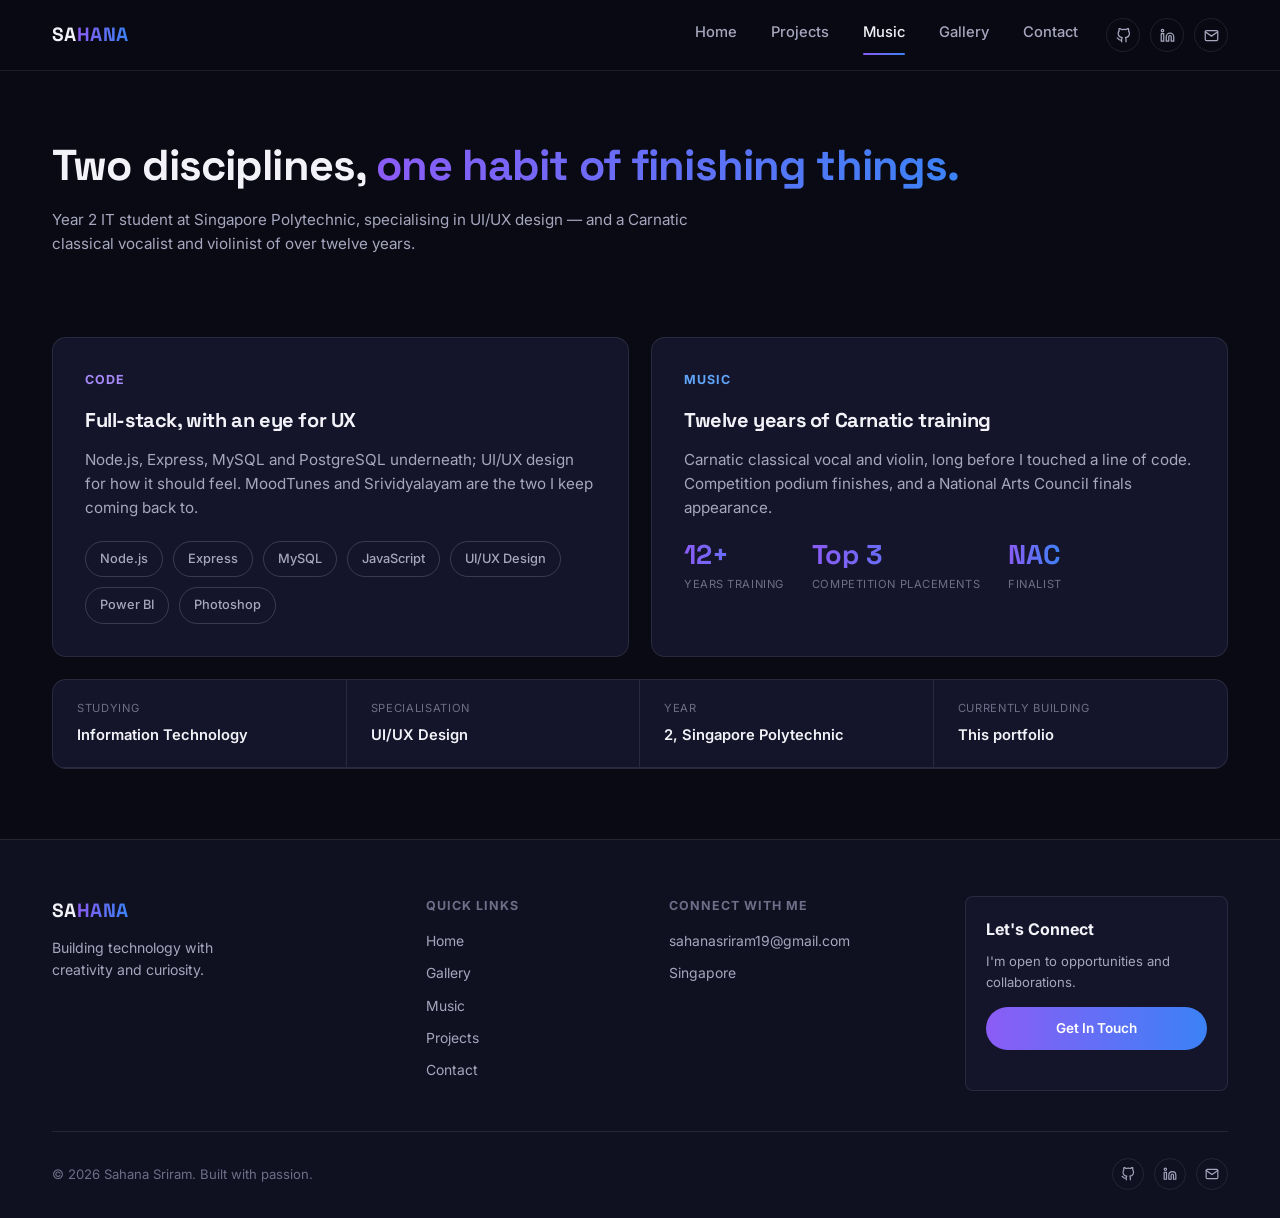
==== about.html @ 885fae1a "project current state" ====
<!DOCTYPE html>
<html lang="en">
<head>
<meta charset="UTF-8">
<meta name="viewport" content="width=device-width, initial-scale=1.0">
<title>Music — Sahana Sriram</title>
<meta name="description" content="Sahana Sriram — IT student specialising in UI/UX design, and a Carnatic classical vocalist and violinist of over twelve years.">
<link rel="preconnect" href="https://fonts.googleapis.com">
<link href="https://fonts.googleapis.com/css2?family=Space+Grotesk:wght@500;600;700&family=Inter:wght@400;500;600;700&display=swap" rel="stylesheet">
<link rel="stylesheet" href="css/style.css">
</head>
<body>

<div id="navbar-placeholder"></div>

<section class="page-head reveal">
  <div class="wrap">
    <h1>Two disciplines, <span class="grad-text">one habit of finishing things.</span></h1>
    <p class="section-sub" style="max-width:640px;">Year 2 IT student at Singapore Polytechnic, specialising in UI/UX design — and a Carnatic classical vocalist and violinist of over twelve years.</p>
  </div>
</section>

<section class="section reveal">
  <div class="wrap">
    <div class="duality-grid">
      <div class="duality-card code">
        <div class="duality-label">Code</div>
        <h3>Full-stack, with an eye for UX</h3>
        <p>Node.js, Express, MySQL and PostgreSQL underneath; UI/UX design for how it should feel. MoodTunes and Srividyalayam are the two I keep coming back to.</p>
        <div class="stack-tags">
          <span class="tag">Node.js</span>
          <span class="tag">Express</span>
          <span class="tag">MySQL</span>
          <span class="tag">JavaScript</span>
          <span class="tag">UI/UX Design</span>
          <span class="tag">Power BI</span>
          <span class="tag">Photoshop</span>
        </div>
      </div>
      <div class="duality-card music">
        <div class="duality-label">Music</div>
        <h3>Twelve years of Carnatic training</h3>
        <p>Carnatic classical vocal and violin, long before I touched a line of code. Competition podium finishes, and a National Arts Council finals appearance.</p>
        <div class="stat-row">
          <div class="stat"><span class="num">12+</span><span class="label">Years training</span></div>
          <div class="stat"><span class="num">Top 3</span><span class="label">Competition placements</span></div>
          <div class="stat"><span class="num">NAC</span><span class="label">Finalist</span></div>
        </div>
      </div>
    </div>

    <div class="fact-strip">
      <div class="fact-item"><div class="k">Studying</div><div class="v">Information Technology</div></div>
      <div class="fact-item"><div class="k">Specialisation</div><div class="v">UI/UX Design</div></div>
      <div class="fact-item"><div class="k">Year</div><div class="v">2, Singapore Polytechnic</div></div>
      <div class="fact-item"><div class="k">Currently building</div><div class="v">This portfolio</div></div>
    </div>
  </div>
</section>

<footer>
  <div class="wrap">
    <div class="footer-grid">
      <div class="footer-brand">
        <a class="logo" href="index.html"><span class="a">SA</span><span class="b">HANA</span></a>
        <p>Building technology with creativity and curiosity.</p>
      </div>
      <div class="footer-col">
        <h4>Quick Links</h4>
        <a href="index.html">Home</a>
        <a href="gallery.html">Gallery</a>
        <a href="about.html">Music</a>
        <a href="work.html">Projects</a>
        <a href="index.html#contact">Contact</a>
      </div>
      <div class="footer-col">
        <h4>Connect With Me</h4>
        <span>sahanasriram19@gmail.com</span>
        <span>Singapore</span>
      </div>
      <div class="footer-cta">
        <h4 style="margin-bottom:8px;">Let's Connect</h4>
        <p>I'm open to opportunities and collaborations.</p>
        <a href="mailto:sahanasriram19@gmail.com" class="btn btn-primary">Get In Touch</a>
      </div>
    </div>
    <div class="footer-bottom">
      <span>© 2026 Sahana Sriram. Built with passion.</span>
      <div class="footer-social">
        <a href="https://github.com/sahanasriram19" target="_blank" rel="noopener" aria-label="GitHub"><svg viewBox="0 0 24 24" fill="none" stroke-width="2" stroke-linecap="round" stroke-linejoin="round"><path d="M9 19c-5 1.5-5-2.5-7-3m14 6v-3.87a3.37 3.37 0 0 0-.94-2.61c3.14-.35 6.44-1.54 6.44-7A5.44 5.44 0 0 0 20 4.77 5.07 5.07 0 0 0 19.91 1S18.73.65 16 2.48a13.38 13.38 0 0 0-7 0C6.27.65 5.09 1 5.09 1A5.07 5.07 0 0 0 5 4.77a5.44 5.44 0 0 0-1.5 3.78c0 5.42 3.3 6.61 6.44 7A3.37 3.37 0 0 0 9 18.13V22"/></svg></a>
        <a href="https://www.linkedin.com/in/sahanasriram19" target="_blank" rel="noopener" aria-label="LinkedIn"><svg viewBox="0 0 24 24" fill="none" stroke-width="2" stroke-linecap="round" stroke-linejoin="round"><path d="M16 8a6 6 0 0 1 6 6v7h-4v-7a2 2 0 0 0-2-2 2 2 0 0 0-2 2v7h-4v-7a6 6 0 0 1 6-6z"/><rect x="2" y="9" width="4" height="12"/><circle cx="4" cy="4" r="2"/></svg></a>
        <a href="mailto:sahanasriram19@gmail.com" aria-label="Email"><svg viewBox="0 0 24 24" fill="none" stroke-width="2" stroke-linecap="round" stroke-linejoin="round"><path d="m22 6-10 7L2 6"/><rect x="2" y="4" width="20" height="16" rx="2"/></svg></a>
      </div>
    </div>
  </div>
</footer>

<button class="to-top" aria-label="Back to top">↑</button>
<script src="js/script.js"></script>
</body>
</html>
---- css/style.css ----
/* ============================================
   Sahana Sriram — Portfolio (dark theme)
   ============================================ */

:root{
  --bg:#0A0A14;
  --bg-soft:#0F1020;
  --surface:#14152A;
  --surface-2:#191A38;
  --border:rgba(255,255,255,0.09);
  --border-strong:rgba(255,255,255,0.16);
  --text:#F3F2F8;
  --text-soft:#A6A6BE;
  --text-mute:#6E6E88;
  --purple:#8B5CF6;
  --purple-soft:#A78BFA;
  --blue:#3B82F6;
  --rose:#F43F87;
  --rose-soft:#FB7BA8;
  --grad:linear-gradient(90deg,#8B5CF6 0%,#3B82F6 100%);
  --radius:14px;
  --radius-sm:8px;
}

*{margin:0;padding:0;box-sizing:border-box;}
html{scroll-behavior:smooth;}
body{
  background:var(--bg);
  color:var(--text);
  font-family:'Inter',sans-serif;
  line-height:1.6;
  overflow-x:hidden;
}
h1,h2,h3,.display{
  font-family:'Space Grotesk',sans-serif;
  letter-spacing:-0.02em;
}
a{color:inherit;text-decoration:none;}
img{max-width:100%;display:block;}
.wrap{max-width:1240px;margin:0 auto;padding:0 32px;}
.grad-text{background:var(--grad);-webkit-background-clip:text;background-clip:text;color:transparent;}

/* ---------- About/Music: duality cards, stats, facts ---------- */
.duality-grid{display:grid;grid-template-columns:1fr 1fr;gap:22px;margin-bottom:22px;}
.duality-card{background:var(--surface);border:1px solid var(--border);border-radius:var(--radius);padding:32px;}
.duality-label{font-size:0.78rem;font-weight:700;text-transform:uppercase;letter-spacing:0.08em;margin-bottom:14px;color:var(--purple-soft);}
.duality-card.music .duality-label{color:#60A5FA;}
.duality-card h3{font-size:1.25rem;font-weight:700;margin-bottom:12px;}
.duality-card p{color:var(--text-soft);font-size:0.95rem;margin-bottom:20px;line-height:1.6;}
.stat-row{display:flex;gap:28px;flex-wrap:wrap;}
.stat{display:flex;flex-direction:column;}
.stat .num{font-family:'Space Grotesk',sans-serif;font-weight:700;font-size:1.7rem;background:var(--grad);-webkit-background-clip:text;background-clip:text;color:transparent;line-height:1;}
.stat .label{font-size:0.7rem;color:var(--text-mute);text-transform:uppercase;letter-spacing:0.05em;margin-top:8px;}
.fact-strip{display:flex;flex-wrap:wrap;border:1px solid var(--border);border-radius:var(--radius);overflow:hidden;background:var(--surface);}
.fact-item{flex:1 1 200px;padding:20px 24px;border-right:1px solid var(--border);border-bottom:1px solid var(--border);}
.fact-item:last-child{border-right:none;}
.fact-item .k{font-size:0.7rem;text-transform:uppercase;letter-spacing:0.06em;color:var(--text-mute);margin-bottom:6px;}
.fact-item .v{font-weight:600;font-size:0.92rem;}
.tag{padding:7px 14px;border:1px solid var(--border-strong);border-radius:999px;font-size:0.8rem;font-weight:500;color:var(--text-soft);}
.stack-tags{display:flex;flex-wrap:wrap;gap:10px;margin-top:4px;}
.btn-sm{padding:9px 18px;font-size:0.78rem;}
.project-card .body .project-links{display:flex;gap:10px;margin-top:auto;padding-top:16px;flex-wrap:wrap;}

@media (max-width:760px){
  .duality-grid{grid-template-columns:1fr;}
  .fact-item{flex:1 1 50%;}
}

/* ---------- Nav ---------- */
nav{
  position:sticky;top:0;z-index:50;
  background:rgba(10,10,20,0.75);
  backdrop-filter:blur(14px);
  border-bottom:1px solid var(--border);
}
nav .wrap{
  display:flex;align-items:center;justify-content:space-between;
  padding:18px 32px;
}
.logo{font-family:'Space Grotesk',sans-serif;font-weight:700;font-size:1.2rem;letter-spacing:0.02em;}
.logo .a{color:var(--text);}
.logo .b{background:var(--grad);-webkit-background-clip:text;background-clip:text;color:transparent;}
.navlinks{display:flex;gap:34px;font-size:0.92rem;font-weight:500;align-items:center;}
.navlinks a{color:var(--text-soft);transition:color 0.2s;position:relative;padding-bottom:4px;}
.navlinks a:hover{
  background:var(--grad);
  -webkit-background-clip:text;
  background-clip:text;
  color:transparent;
}
.navlinks a.active{color:var(--text);}
.navlinks a.active:hover{
  background:var(--grad);
  -webkit-background-clip:text;
  background-clip:text;
  color:transparent;
}
.navlinks a.active::after{
  content:"";position:absolute;left:0;right:0;bottom:-6px;height:2px;
  background:var(--grad);border-radius:2px;
}
.nav-social{display:flex;gap:10px;align-items:center;}
.nav-social a{
  width:34px;height:34px;border-radius:50%;
  border:1px solid var(--border);
  display:flex;align-items:center;justify-content:center;
  transition:border-color 0.2s, background 0.2s;
}
.nav-social a:hover{border-color:var(--purple-soft);background:rgba(139,92,246,0.1);}
.nav-social svg{width:15px;height:15px;stroke:var(--text-soft);}
.nav-social a:hover svg{stroke:var(--text);}
.nav-right{display:flex;align-items:center;gap:28px;}

.nav-toggle{
  display:none;
  width:38px;height:38px;
  border:1px solid var(--border);
  border-radius:8px;
  background:transparent;
  align-items:center;justify-content:center;
  cursor:pointer;
}
.nav-toggle span, .nav-toggle span::before, .nav-toggle span::after{
  content:"";display:block;width:16px;height:1.5px;background:var(--text);
  position:relative;transition:transform 0.2s ease, opacity 0.2s ease;
}
.nav-toggle span::before{position:absolute;top:-5px;}
.nav-toggle span::after{position:absolute;top:5px;}
.nav-toggle.open span{background:transparent;}
.nav-toggle.open span::before{transform:translateY(5px) rotate(45deg);}
.nav-toggle.open span::after{transform:translateY(-5px) rotate(-45deg);}

/* ---------- Buttons ---------- */
.btn{
  display:inline-flex;align-items:center;gap:8px;
  padding:13px 26px;
  border-radius:999px;
  font-weight:600;font-size:0.92rem;
  transition:transform 0.2s ease, box-shadow 0.2s ease, background 0.2s ease;
  cursor:pointer;
}
.btn-primary{background:var(--grad);color:#fff;border:none;}
.btn-primary:hover{transform:translateY(-2px);box-shadow:0 10px 26px rgba(139,92,246,0.35);}
.btn-ghost{border:1.5px solid var(--border-strong);background:rgba(255,255,255,0.02);color:var(--text);}
.btn-ghost:hover{border-color:var(--purple-soft);background:rgba(139,92,246,0.08);transform:translateY(-2px);}

/* ---------- Hero ---------- */
.hero{position:relative;padding:70px 0 30px;overflow:hidden;}
.hero-grid{display:grid;grid-template-columns:1.05fr 0.85fr 0.8fr;gap:32px;align-items:center;position:relative;z-index:2;}
.hero-eyebrow{font-size:1.15rem;color:var(--text-soft);margin-bottom:6px;}
.hero h1{font-size:clamp(2.6rem,5.2vw,4rem);font-weight:700;line-height:1.02;margin-bottom:10px;}
.hero-role{font-size:1.2rem;font-weight:600;margin-bottom:20px;}
.hero-role .a{color:var(--text);}
.hero-role .b{background:var(--grad);-webkit-background-clip:text;background-clip:text;color:transparent;}
.hero p.desc{color:var(--text-soft);font-size:1rem;max-width:520px;margin-bottom:30px;line-height:1.7;}
.hero .btn-row{display:flex;gap:14px;flex-wrap:wrap;}

.hero-photo-wrap{position:relative;display:flex;align-items:center;justify-content:center;min-height:340px;}
.hero-bg-deco{position:absolute;inset:-20% -10%;z-index:0;pointer-events:none;opacity:0.55;}
.hero-photo-ring{
  position:relative;z-index:2;
  width:280px;height:280px;border-radius:50%;
  background:var(--grad);
  padding:4px;
  box-shadow:0 0 60px rgba(139,92,246,0.35), 0 0 100px rgba(59,130,246,0.2);
}
.hero-photo-ring .ring-inner{
  width:100%;height:100%;border-radius:50%;
  background:var(--bg);padding:5px;
}
.hero-photo-ring img{width:100%;height:100%;border-radius:50%;object-fit:cover;}

/* ---------- Info cards ---------- */
.info-cards{display:flex;flex-direction:column;gap:14px;position:relative;z-index:2;}
.info-card{
  display:flex;align-items:flex-start;gap:14px;
  padding:16px 18px;
  background:linear-gradient(155deg, rgba(139,92,246,0.16), var(--surface) 60%);
  border:1px solid rgba(139,92,246,0.22);
  border-radius:var(--radius-sm);
  transition:border-color 0.2s, transform 0.2s;
}
.info-card:hover{border-color:var(--purple-soft);transform:translateY(-2px);}
.info-icon{
  flex-shrink:0;width:38px;height:38px;border-radius:9px;
  background:rgba(139,92,246,0.18);
  display:flex;align-items:center;justify-content:center;
}
.info-icon svg{width:18px;height:18px;stroke:var(--purple-soft);}
.info-card h3{font-size:0.95rem;font-weight:600;margin-bottom:3px;}
.info-card p{font-size:0.8rem;color:var(--text-soft);line-height:1.5;}

/* ---------- Section headers ---------- */
.section{padding:70px 0;}
.section.alt-bg{background:var(--bg-soft);border-top:1px solid var(--border);border-bottom:1px solid var(--border);}
.section-head{
  display:flex;justify-content:space-between;align-items:flex-end;
  margin-bottom:36px;flex-wrap:wrap;gap:16px;
}
.section-head-left{display:flex;align-items:center;gap:10px;}
.section-head-left .sec-icon{
  width:32px;height:32px;border-radius:8px;background:var(--surface-2);
  display:flex;align-items:center;justify-content:center;
}
.section-head-left .sec-icon svg{width:16px;height:16px;stroke:var(--purple-soft);}
.section-head h2{font-size:1.3rem;font-weight:700;letter-spacing:0.01em;}
.section-head .view-all{font-size:0.85rem;font-weight:600;color:var(--purple-soft);display:flex;align-items:center;gap:6px;}
.section-head .view-all:hover{color:var(--text);}
.section-sub{color:var(--text-soft);font-size:0.95rem;margin-top:4px;}
.page-head{padding:60px 0 10px;}
.page-head h1{font-size:clamp(2rem,4vw,2.7rem);font-weight:700;margin-bottom:8px;}

/* ---------- Project cards ---------- */
.project-grid{display:grid;grid-template-columns:repeat(3,1fr);gap:22px;}
.project-grid.two-col{grid-template-columns:repeat(2,1fr);}
.project-card{
  background:linear-gradient(155deg, rgba(244,63,135,0.13), var(--surface) 55%);
  border:1px solid rgba(244,63,135,0.20);
  border-radius:var(--radius);
  overflow:hidden;
  transition:transform 0.25s ease, border-color 0.25s ease;
  display:flex;
  flex-direction:column;
  height:100%;
}
.project-card:hover{transform:translateY(-4px);border-color:var(--rose);}
.project-thumb{
  aspect-ratio:16/10;
  position:relative;overflow:hidden;
  display:flex;align-items:center;justify-content:center;
}
.project-thumb.mt{background:linear-gradient(135deg,#312E81 0%,#3B82F6 100%);}
.project-thumb.sv{background:linear-gradient(135deg,#312E52 0%,#8B5CF6 100%);}
.project-thumb.mc{background:linear-gradient(135deg,#3F1220 0%,#B91C3C 100%);}
.thumb-sm.mt{background:linear-gradient(135deg,#312E81 0%,#3B82F6 100%);}
.thumb-sm.sv{background:linear-gradient(135deg,#312E52 0%,#8B5CF6 100%);}
.thumb-sm.mc{background:linear-gradient(135deg,#3F1220 0%,#B91C3C 100%);}
.project-thumb svg{width:44%;height:44%;opacity:0.85;}
.project-card .body{padding:20px 22px 22px;display:flex;flex-direction:column;flex:1;}
.project-card h3{font-size:1.05rem;font-weight:700;margin-bottom:8px;}
.project-card p{font-size:0.85rem;color:var(--text-soft);line-height:1.6;margin-bottom:16px;}
.tag-row{display:flex;flex-wrap:wrap;gap:8px;align-items:center;justify-content:space-between;}
.tag-chips{display:flex;flex-wrap:wrap;gap:6px;}
.tag-chip{
  font-size:0.7rem;font-weight:600;padding:4px 10px;border-radius:5px;
  background:var(--surface-2);color:var(--text-soft);
}
.project-arrow{
  width:30px;height:30px;border-radius:50%;border:1px solid var(--border-strong);
  display:flex;align-items:center;justify-content:center;flex-shrink:0;
  transition:background 0.2s, border-color 0.2s;
}
.project-card:hover .project-arrow{background:var(--grad);border-color:transparent;}
.project-arrow svg{width:13px;height:13px;stroke:var(--text-soft);}
.project-card:hover .project-arrow svg{stroke:#fff;}

.project-thumb .thumb-photo, .thumb-sm .thumb-photo{
  position:absolute;inset:0;width:100%;height:100%;object-fit:cover;z-index:1;
}

/* ---------- Compact project cards (Home / Gallery) ---------- */
.project-grid.compact{grid-template-columns:repeat(3,1fr);}
.project-card-sm{
  display:flex;
  background:linear-gradient(155deg, rgba(147,197,253,0.24), var(--surface-2) 60%);
  border:1px solid rgba(147,197,253,0.35);
  border-radius:var(--radius);
  overflow:hidden;
  transition:transform 0.25s ease, border-color 0.25s ease;
}
.project-card-sm:hover{transform:translateY(-3px);border-color:var(--blue);}
.thumb-sm{
  flex:0 0 38%;position:relative;overflow:hidden;
  display:flex;align-items:center;justify-content:center;
}
.thumb-sm svg{width:52%;height:52%;opacity:0.85;position:relative;z-index:0;}
.body-sm{flex:1;padding:14px 16px;display:flex;flex-direction:column;justify-content:space-between;min-width:0;}
.body-sm h3{font-size:0.9rem;font-weight:700;margin-bottom:4px;}
.body-sm p{
  font-size:0.74rem;color:var(--text-soft);line-height:1.45;margin-bottom:8px;
  display:-webkit-box;-webkit-line-clamp:3;-webkit-box-orient:vertical;overflow:hidden;line-clamp:3;
}
.tag-row-sm{display:flex;justify-content:space-between;align-items:center;gap:6px;}
.tag-chips-sm{display:flex;gap:4px;flex-wrap:wrap;}
.tag-chip-sm{font-size:0.6rem;font-weight:600;padding:2px 7px;border-radius:4px;background:var(--surface-2);color:var(--text-soft);}
.arrow-sm{
  width:24px;height:24px;border-radius:50%;border:1px solid var(--border-strong);
  display:flex;align-items:center;justify-content:center;flex-shrink:0;
  transition:background 0.2s, border-color 0.2s;
}
.arrow-sm svg{width:11px;height:11px;stroke:var(--text-soft);}
.project-card-sm:hover .arrow-sm{background:var(--grad);border-color:transparent;}
.project-card-sm:hover .arrow-sm svg{stroke:#fff;}

@media (max-width:900px){
  .project-grid.compact{grid-template-columns:1fr 1fr;}
}
@media (max-width:760px){
  .project-grid.compact{grid-template-columns:1fr;}
  .project-card-sm{flex-direction:column;}
  .thumb-sm{flex:0 0 140px;}
}
.filter-row{display:flex;gap:10px;flex-wrap:wrap;margin-bottom:36px;}
.filter-pill{
  padding:9px 20px;border-radius:999px;font-size:0.82rem;font-weight:600;
  border:1px solid var(--border-strong);color:var(--text-soft);
  cursor:pointer;transition:all 0.2s ease;background:transparent;
}
.filter-pill:hover{border-color:var(--purple-soft);color:var(--text);}
.filter-pill.active{background:var(--grad);border-color:transparent;color:#fff;}

.gallery-grid{
  display:grid;grid-template-columns:repeat(3,1fr);gap:18px;margin-bottom:80px;
}
.gallery-item{
  position:relative;border-radius:var(--radius);overflow:hidden;
  aspect-ratio:4/3;
  border:1px solid var(--border);
  transition:transform 0.3s ease;
}
.gallery-item:hover{transform:translateY(-3px);}
.gallery-item img{width:100%;height:100%;object-fit:cover;transition:transform 0.4s ease;}
.gallery-item:hover img{transform:scale(1.05);}
.gallery-caption{
  position:absolute;left:0;right:0;bottom:0;
  padding:16px 18px;
  background:linear-gradient(0deg, rgba(0,0,0,0.75) 0%, transparent 100%);
}
.gallery-caption .loc{font-weight:700;font-size:0.9rem;}
.gallery-caption .yr{font-size:0.75rem;color:var(--text-soft);}
.gallery-item.hide{display:none;}

/* ---------- Contact / footer CTA ---------- */
.contact{
  text-align:center;padding:90px 0 100px;
}
.contact h2{font-size:clamp(1.9rem,4.4vw,2.6rem);margin-bottom:16px;}
.contact p{color:var(--text-soft);font-size:1.05rem;margin-bottom:32px;}
.contact .btn-row{justify-content:center;}

footer{
  border-top:1px solid var(--border);
  padding:56px 0 28px;
  background:var(--bg-soft);
}
.footer-grid{
  display:grid;grid-template-columns:1.3fr 0.8fr 1fr 1fr;gap:32px;
  margin-bottom:40px;
}
.footer-brand p{color:var(--text-soft);font-size:0.88rem;margin-top:10px;max-width:220px;}
.footer-col h4{font-size:0.78rem;text-transform:uppercase;letter-spacing:0.08em;color:var(--text-mute);margin-bottom:14px;}
.footer-col a, .footer-col span{display:block;font-size:0.87rem;color:var(--text-soft);margin-bottom:10px;}
.footer-col a:hover{color:var(--text);}
.footer-cta{
  background:var(--surface);border:1px solid var(--border);border-radius:var(--radius-sm);
  padding:20px;
}
.footer-cta p{font-size:0.82rem;color:var(--text-soft);margin-bottom:14px;}
.footer-cta .btn{width:100%;justify-content:center;padding:11px;font-size:0.85rem;}
.footer-bottom{
  display:flex;justify-content:space-between;align-items:center;flex-wrap:wrap;gap:14px;
  padding-top:26px;border-top:1px solid var(--border);
  font-size:0.82rem;color:var(--text-mute);
}
.footer-social{display:flex;gap:10px;}
.footer-social a{
  width:32px;height:32px;border-radius:50%;border:1px solid var(--border);
  display:flex;align-items:center;justify-content:center;
}
.footer-social svg{width:14px;height:14px;stroke:var(--text-soft);}

/* ---------- Scroll reveal ---------- */
.reveal{opacity:0;transform:translateY(16px);transition:opacity 0.6s ease, transform 0.6s ease;}
.reveal.in{opacity:1;transform:translateY(0);}

/* ---------- Back to top ---------- */
.to-top{
  position:fixed;right:24px;bottom:24px;width:44px;height:44px;border-radius:50%;
  background:var(--grad);color:#fff;display:flex;align-items:center;justify-content:center;
  opacity:0;pointer-events:none;transform:translateY(10px);
  transition:opacity 0.25s ease, transform 0.25s ease;z-index:40;cursor:pointer;box-shadow:0 8px 20px rgba(139,92,246,0.3);
}
.to-top.show{opacity:1;pointer-events:auto;transform:translateY(0);}

@media (max-width:1100px){
  .hero-grid{grid-template-columns:1fr 1fr;}
  .info-cards{grid-column:1/-1;flex-direction:row;flex-wrap:wrap;}
  .info-card{flex:1 1 220px;}
}
@media (max-width:900px){
  .hero-grid{grid-template-columns:1fr;}
  .hero-photo-wrap{order:-1;min-height:260px;}
  .footer-grid{grid-template-columns:1fr 1fr;}
  .project-grid{grid-template-columns:1fr 1fr;}
  .gallery-grid{grid-template-columns:1fr 1fr;}
}
@media (max-width:760px){
  nav .wrap{padding:14px 20px;}
  .nav-toggle{display:flex;}
  .nav-right{
    position:absolute;top:100%;left:0;right:0;
    flex-direction:column;align-items:flex-start;gap:18px;
    background:var(--bg-soft);
    border-bottom:1px solid var(--border);
    max-height:0;overflow:hidden;padding:0 20px;
    transition:max-height 0.25s ease, padding 0.25s ease;
  }
  .nav-right.open{max-height:280px;padding:20px;}
  .navlinks{flex-direction:column;gap:14px;align-items:flex-start;width:100%;}
  .project-grid{grid-template-columns:1fr;}
  .gallery-grid{grid-template-columns:1fr;}
  .footer-grid{grid-template-columns:1fr;gap:26px;}
}

@media (prefers-reduced-motion: reduce){
  *{animation:none !important;transition:none !important;scroll-behavior:auto !important;}
  .reveal{opacity:1;transform:none;}
}

a:focus-visible, button:focus-visible{
  outline:2px solid var(--purple-soft);outline-offset:3px;
}
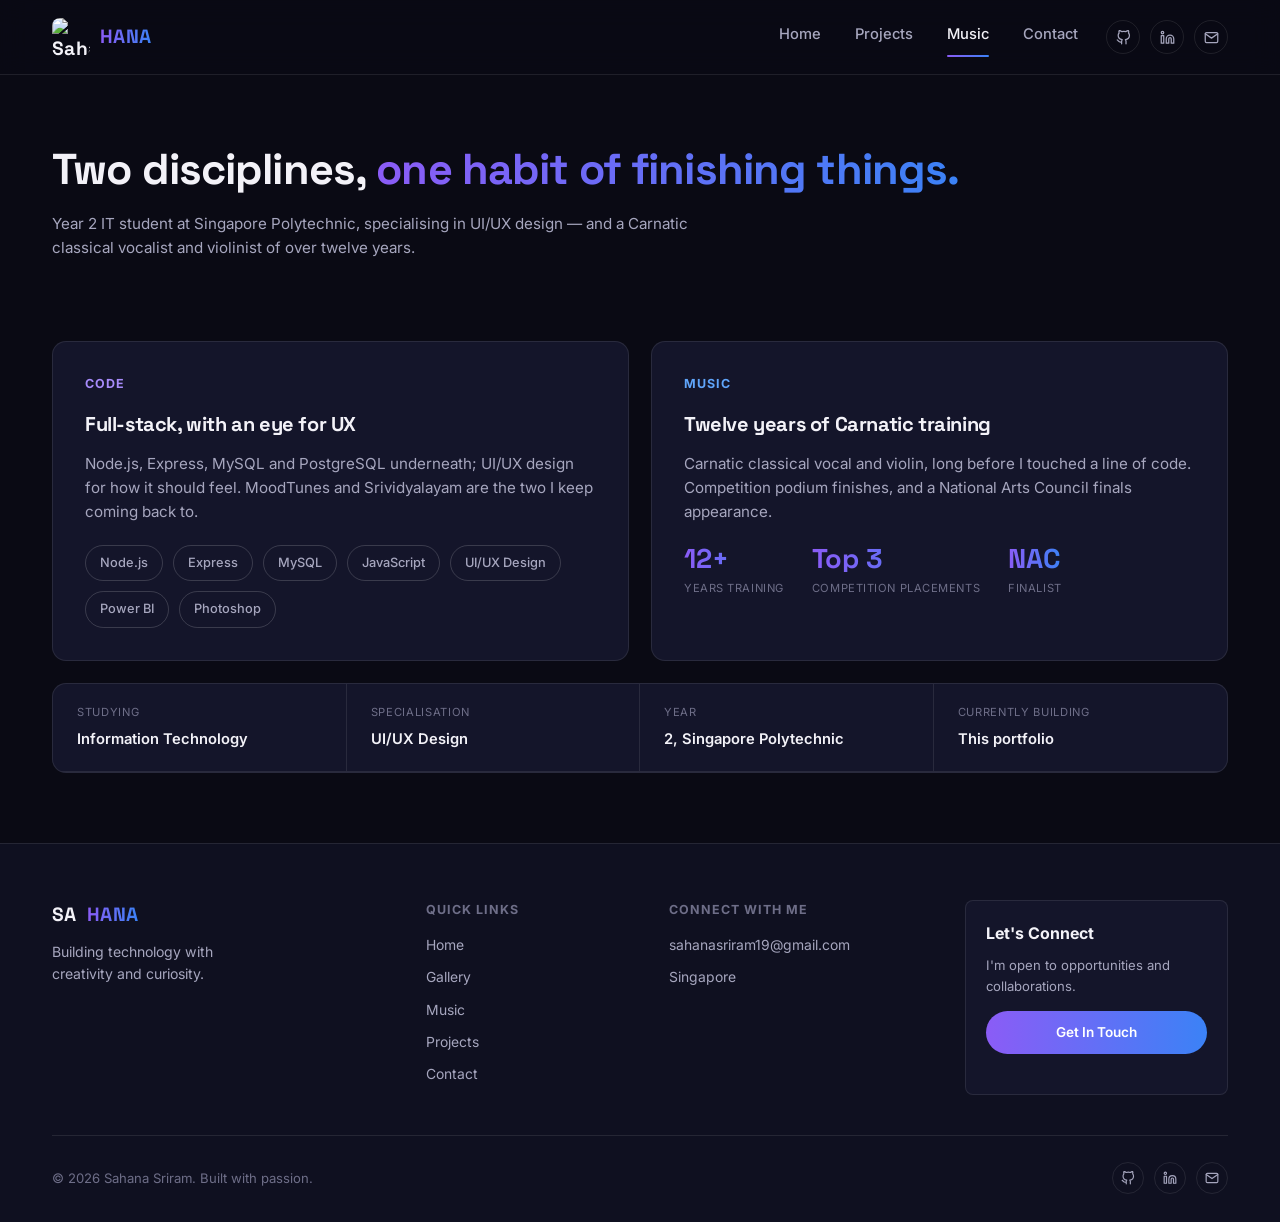
==== commit 1923bfdb: "edited layout" ====
--- a/about.html
+++ b/about.html
@@ -3,7 +3,8 @@
 <head>
 <meta charset="UTF-8">
 <meta name="viewport" content="width=device-width, initial-scale=1.0">
-<title>Music — Sahana Sriram</title>
+<title>Music</title>
+<link rel="icon" type="image/png" href="/favicon.png">
 <meta name="description" content="Sahana Sriram — IT student specialising in UI/UX design, and a Carnatic classical vocalist and violinist of over twelve years.">
 <link rel="preconnect" href="https://fonts.googleapis.com">
 <link href="https://fonts.googleapis.com/css2?family=Space+Grotesk:wght@500;600;700&family=Inter:wght@400;500;600;700&display=swap" rel="stylesheet">
--- a/css/style.css
+++ b/css/style.css
@@ -130,6 +130,25 @@
 .nav-toggle.open span::before{transform:translateY(5px) rotate(45deg);}
 .nav-toggle.open span::after{transform:translateY(-5px) rotate(-45deg);}
 
+.logo {
+  display: flex;
+  align-items: center;
+  gap: 10px;
+  text-decoration: none;
+}
+
+.logo-icon {
+  width: 38px;
+  height: 38px;
+  object-fit: contain;
+  border-radius: 8px;
+}
+
+.logo .b {
+  font-size: inherit;
+  letter-spacing: inherit;
+}
+
 /* ---------- Buttons ---------- */
 .btn{
   display:inline-flex;align-items:center;gap:8px;
@@ -235,6 +254,8 @@
 .thumb-sm.mt{background:linear-gradient(135deg,#312E81 0%,#3B82F6 100%);}
 .thumb-sm.sv{background:linear-gradient(135deg,#312E52 0%,#8B5CF6 100%);}
 .thumb-sm.mc{background:linear-gradient(135deg,#3F1220 0%,#B91C3C 100%);}
+.project-thumb.n4,.thumb-sm.n4{background:linear-gradient(135deg,#134E4A 0%,#14B8A6 100%);}
+.project-thumb.n5,.thumb-sm.n5{background:linear-gradient(135deg,#78350F 0%,#F59E0B 100%);}
 .project-thumb svg{width:44%;height:44%;opacity:0.85;}
 .project-card .body{padding:20px 22px 22px;display:flex;flex-direction:column;flex:1;}
 .project-card h3{font-size:1.05rem;font-weight:700;margin-bottom:8px;}
@@ -329,6 +350,18 @@
 .gallery-caption .loc{font-weight:700;font-size:0.9rem;}
 .gallery-caption .yr{font-size:0.75rem;color:var(--text-soft);}
 .gallery-item.hide{display:none;}
+
+/* ---------- Clubs & co-curriculars (plain big text) ---------- */
+.club-list{display:flex;flex-wrap:wrap;gap:10px 56px;align-items:baseline;justify-content:center;}
+.club-list span{
+  font-family:'Space Grotesk',sans-serif;font-weight:700;
+  font-size:clamp(2.4rem,7vw,5rem);line-height:1.1;letter-spacing:-0.02em;
+  color:var(--text);transition:color 0.25s ease;
+  padding-left:6px;
+}
+.club-list span:hover{
+  background:var(--grad);-webkit-background-clip:text;background-clip:text;color:transparent;
+}
 
 /* ---------- Contact / footer CTA ---------- */
 .contact{
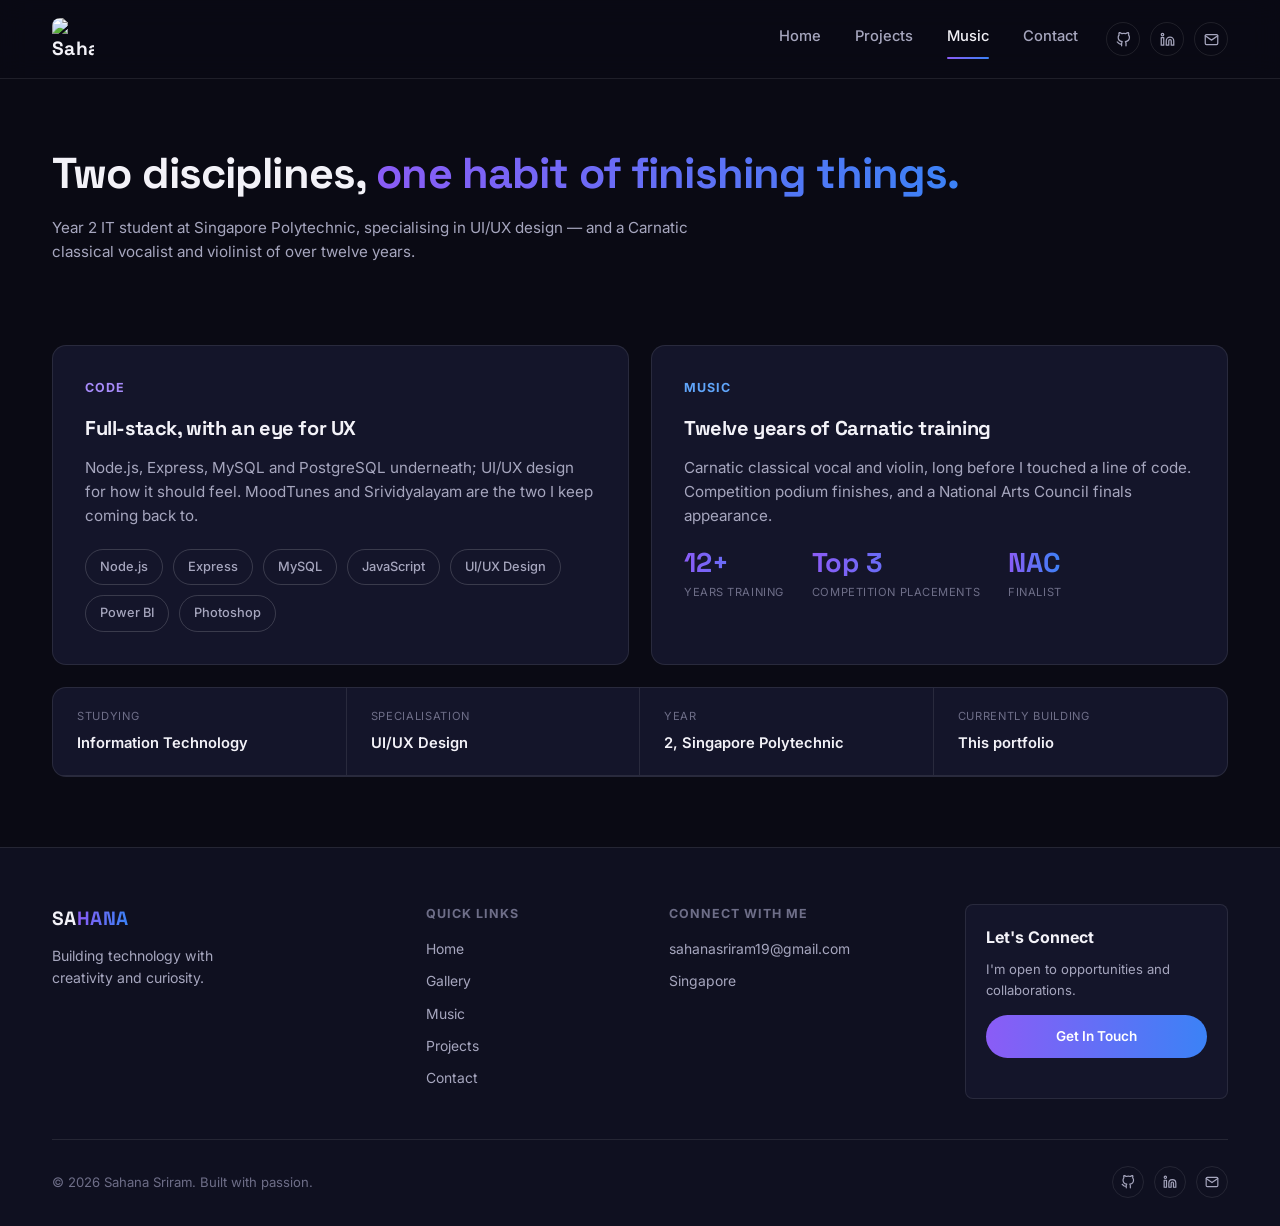
==== commit a3972e12: "edited layout" ====
--- a/about.html
+++ b/about.html
@@ -4,7 +4,7 @@
 <meta charset="UTF-8">
 <meta name="viewport" content="width=device-width, initial-scale=1.0">
 <title>Music</title>
-<link rel="icon" type="image/png" href="/favicon.png">
+<link rel="icon" type="image/png" href="images/favicon.png">
 <meta name="description" content="Sahana Sriram — IT student specialising in UI/UX design, and a Carnatic classical vocalist and violinist of over twelve years.">
 <link rel="preconnect" href="https://fonts.googleapis.com">
 <link href="https://fonts.googleapis.com/css2?family=Space+Grotesk:wght@500;600;700&family=Inter:wght@400;500;600;700&display=swap" rel="stylesheet">
--- a/css/style.css
+++ b/css/style.css
@@ -133,20 +133,14 @@
 .logo {
   display: flex;
   align-items: center;
-  gap: 10px;
   text-decoration: none;
 }
 
 .logo-icon {
-  width: 38px;
-  height: 38px;
+  width: 42px;
+  height: 42px;
   object-fit: contain;
   border-radius: 8px;
-}
-
-.logo .b {
-  font-size: inherit;
-  letter-spacing: inherit;
 }
 
 /* ---------- Buttons ---------- */
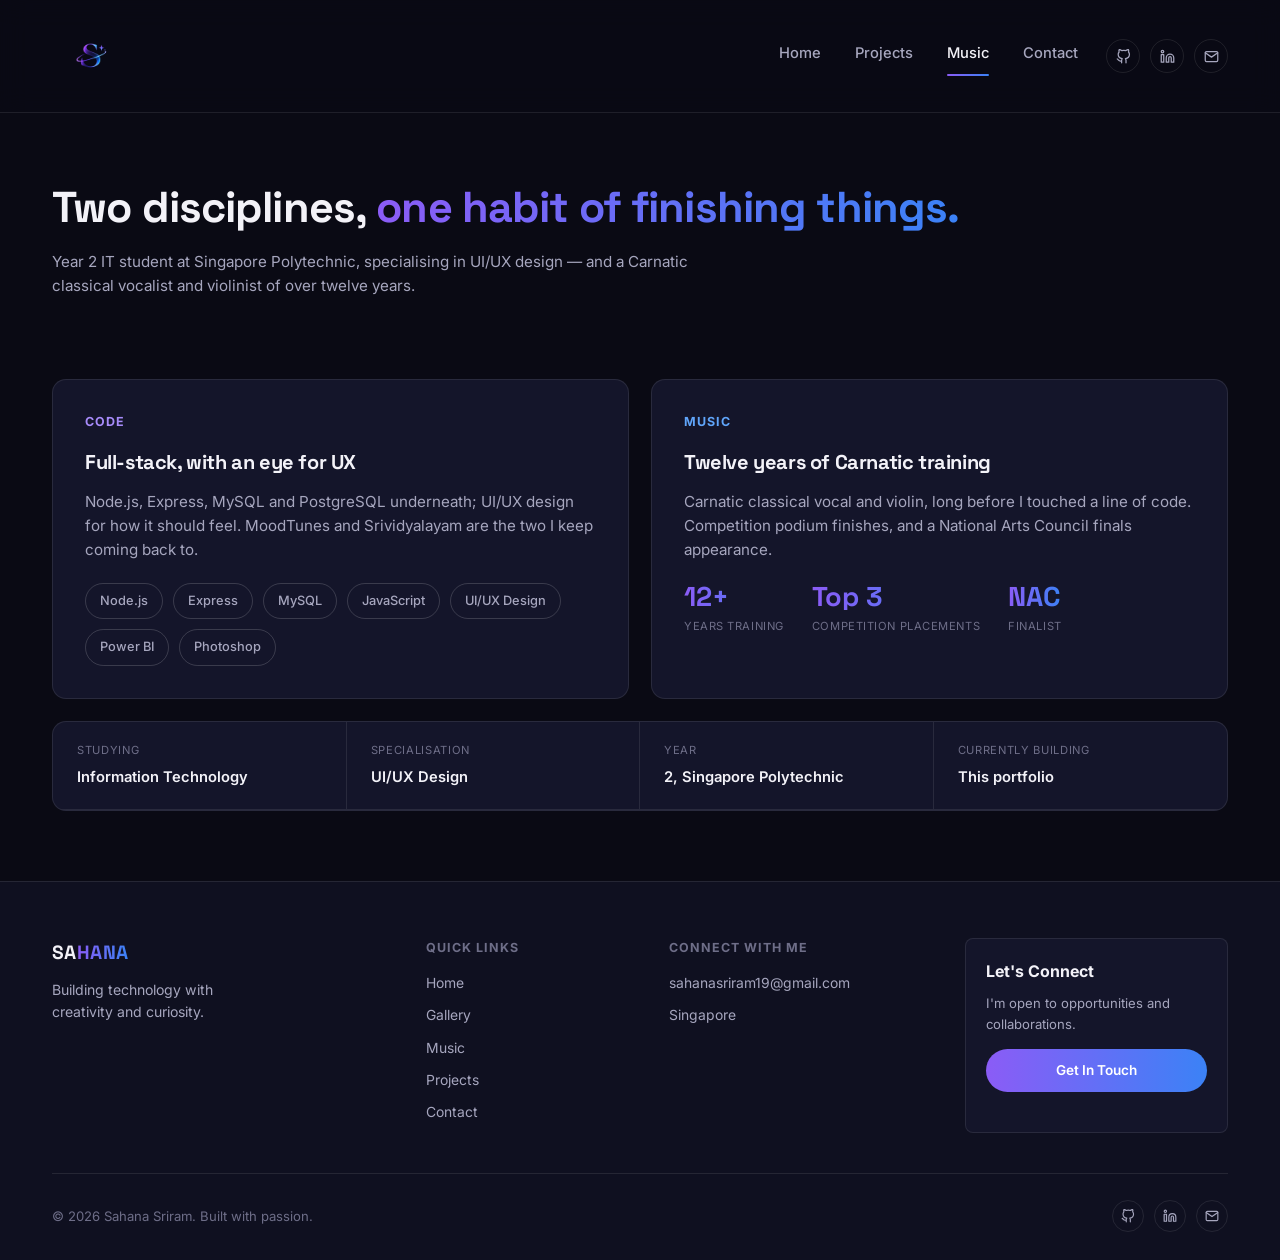
==== commit a6667f04: "added favicon" ====
--- a/about.html
+++ b/about.html
@@ -5,6 +5,7 @@
 <meta name="viewport" content="width=device-width, initial-scale=1.0">
 <title>Music</title>
 <link rel="icon" type="image/png" href="images/favicon.png">
+<link rel="manifest" href="/manifest.json">
 <meta name="description" content="Sahana Sriram — IT student specialising in UI/UX design, and a Carnatic classical vocalist and violinist of over twelve years.">
 <link rel="preconnect" href="https://fonts.googleapis.com">
 <link href="https://fonts.googleapis.com/css2?family=Space+Grotesk:wght@500;600;700&family=Inter:wght@400;500;600;700&display=swap" rel="stylesheet">
--- a/css/style.css
+++ b/css/style.css
@@ -133,14 +133,22 @@
 .logo {
   display: flex;
   align-items: center;
-  text-decoration: none;
+  flex-shrink: 0;
 }
 
 .logo-icon {
-  width: 42px;
-  height: 42px;
+  width: 76px;
+  height: 76px;
   object-fit: contain;
-  border-radius: 8px;
+  display: block;
+  background: transparent;
+}
+
+@media (max-width: 768px) {
+  .logo-icon {
+    width: 72px;
+    height: 72px;
+  }
 }
 
 /* ---------- Buttons ---------- */
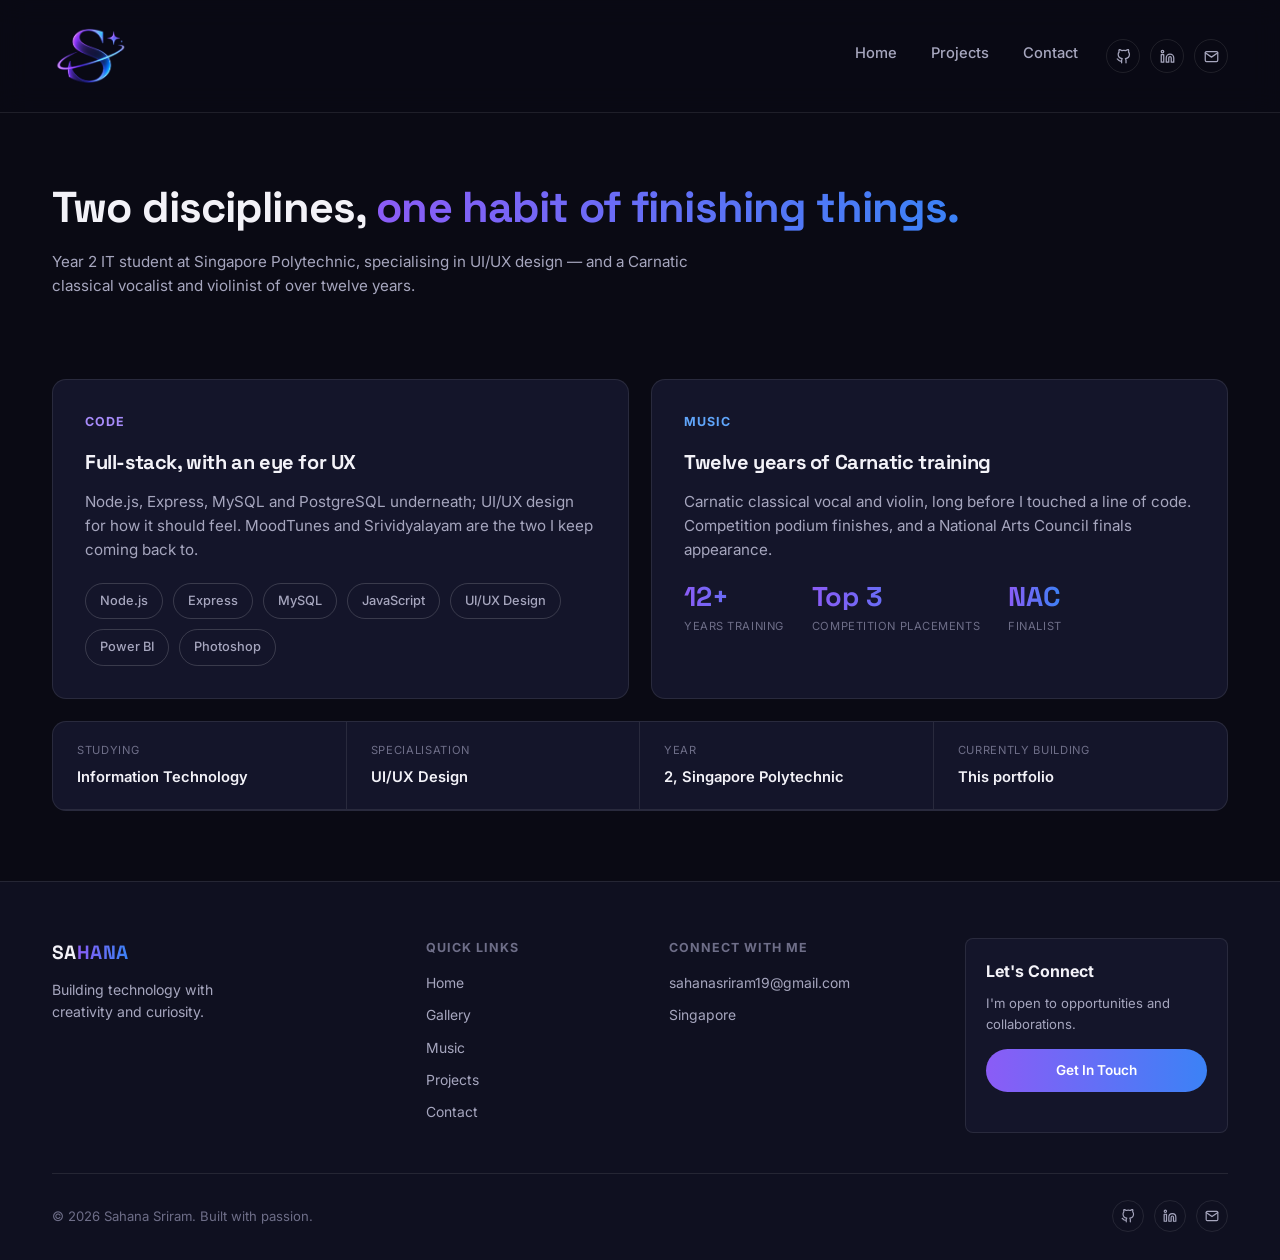
==== commit 63c6fa27: "edited layout" ====
--- a/about.html
+++ b/about.html
@@ -73,7 +73,7 @@
         <a href="gallery.html">Gallery</a>
         <a href="about.html">Music</a>
         <a href="work.html">Projects</a>
-        <a href="index.html#contact">Contact</a>
+        <a href="contact.html">Contact</a>
       </div>
       <div class="footer-col">
         <h4>Connect With Me</h4>
--- a/css/style.css
+++ b/css/style.css
@@ -146,8 +146,8 @@
 
 @media (max-width: 768px) {
   .logo-icon {
-    width: 72px;
-    height: 72px;
+    width: 52px;
+    height: 52px;
   }
 }
 
@@ -454,4 +454,97 @@
 
 a:focus-visible, button:focus-visible{
   outline:2px solid var(--purple-soft);outline-offset:3px;
-}+}
+/* ============================================
+   Case study pages
+   ============================================ */
+.project-thumb.n6,.thumb-sm.n6{background:linear-gradient(135deg,#4C1D95 0%,#8B5CF6 100%);}
+
+.cs-hero{padding:56px 0 30px;}
+.cs-hero-grid{display:grid;grid-template-columns:1fr 1.1fr;gap:56px;align-items:center;}
+.cs-back{display:inline-block;font-size:0.85rem;color:var(--text-soft);margin-bottom:26px;}
+.cs-back:hover{color:var(--text);}
+.cs-hero h1{font-size:clamp(2.2rem,4.6vw,3.2rem);line-height:1.1;margin-bottom:18px;}
+.cs-lede{color:var(--text-soft);font-size:1.02rem;line-height:1.75;max-width:500px;margin-bottom:24px;}
+.cs-facts{list-style:none;margin:0 0 28px;padding:0;max-width:460px;font-size:0.9rem;}
+.cs-facts li{display:flex;gap:14px;padding:8px 0;border-bottom:1px solid var(--border-strong);}
+.cs-facts li:first-child{border-top:1px solid var(--border-strong);}
+.cs-facts span{flex:0 0 92px;color:var(--text-mute);}
+.cs-hero-visual img{width:100%;height:auto;border-radius:10px;border:1px solid var(--border-strong);}
+
+.cs-section{padding:56px 0;}
+.cs-section h2{font-size:1.5rem;font-weight:700;margin-bottom:26px;}
+.cs-steps{display:grid;grid-template-columns:repeat(4,1fr);gap:0 32px;}
+.cs-steps.five{grid-template-columns:repeat(5,1fr);gap:0 24px;}
+.cs-steps > div{border-top:1px solid var(--border-strong);padding-top:16px;}
+.cs-steps h3{font-size:1rem;margin-bottom:6px;}
+.cs-steps p{font-size:0.9rem;color:var(--text-soft);line-height:1.65;}
+.cs-aside{margin-top:30px;max-width:640px;color:var(--text-soft);font-size:0.95rem;line-height:1.7;}
+
+.cs-split{display:grid;grid-template-columns:1fr 2fr;gap:48px;align-items:start;}
+.cs-split h2{margin-bottom:0;}
+.cs-item{padding:0 0 20px;margin-bottom:20px;border-bottom:1px solid var(--border-strong);}
+.cs-item:last-child{border-bottom:0;margin-bottom:0;}
+.cs-item h3{font-size:1rem;margin-bottom:5px;}
+.cs-item p{font-size:0.92rem;color:var(--text-soft);line-height:1.7;}
+.cs-closing{margin-top:34px;max-width:620px;font-size:1.1rem;line-height:1.6;color:var(--text);}
+
+.cs-hint{margin:-14px 0 22px;font-size:0.85rem;color:var(--text-mute);}
+.cs-boards{display:grid;grid-template-columns:repeat(2,1fr);gap:26px;}
+.cs-boards.three .cs-board:first-child{grid-column:1/-1;}
+.cs-board{margin:0;}
+.cs-board-btn{display:block;width:100%;padding:0;border:1px solid var(--border-strong);border-radius:8px;background:var(--surface);overflow:hidden;cursor:zoom-in;transition:border-color .2s;}
+.cs-board-btn:hover{border-color:var(--purple-soft);}
+.cs-board-btn img{width:100%;height:auto;display:block;}
+.cs-board figcaption{padding-top:10px;font-size:0.88rem;color:var(--text-soft);line-height:1.6;}
+.cs-board figcaption strong{color:var(--text);font-weight:600;}
+.cs-end{margin-top:44px;}
+.cs-title-link{color:inherit;}
+.cs-title-link:hover{color:var(--purple-soft);}
+
+/* lightbox */
+.lightbox{position:fixed;inset:0;z-index:200;background:rgba(6,6,14,0.94);display:flex;flex-direction:column;align-items:center;padding:56px 16px 16px;}
+.lightbox[hidden]{display:none;}
+.lightbox-close{position:absolute;top:12px;right:16px;width:42px;height:42px;border-radius:50%;border:1px solid var(--border-strong);background:var(--surface);color:var(--text);font-size:1.5rem;line-height:1;cursor:pointer;}
+.lightbox-close:hover{border-color:var(--purple);}
+.lightbox-stage{flex:1;width:100%;min-height:0;overflow:auto;display:flex;align-items:flex-start;justify-content:center;}
+.lightbox-stage img{max-width:100%;max-height:100%;width:auto;height:auto;object-fit:contain;cursor:zoom-in;border-radius:8px;}
+.lightbox.zoomed .lightbox-stage img{max-width:none;max-height:none;cursor:zoom-out;}
+.lightbox-caption{margin-top:12px;font-size:0.85rem;color:var(--text-soft);text-align:center;}
+
+@media (max-width:900px){
+  .cs-hero-grid,.cs-split{grid-template-columns:1fr;gap:30px;}
+  .cs-steps,.cs-steps.five{grid-template-columns:repeat(2,1fr);gap:22px 24px;}
+  .cs-boards{grid-template-columns:1fr;}
+}
+@media (max-width:480px){
+  .cs-steps,.cs-steps.five{grid-template-columns:1fr;}
+}
+
+/* whole-card links */
+.project-card,.project-card-sm{position:relative;cursor:pointer;}
+.cs-title-link::after,.project-card-sm .arrow-sm::after{content:"";position:absolute;inset:0;z-index:1;border-radius:inherit;}
+.project-card .project-links{position:relative;z-index:2;}
+.cs-title-link:focus-visible::after,.project-card-sm .arrow-sm:focus-visible::after{outline:2px solid var(--purple-soft);outline-offset:-2px;border-radius:var(--radius);}
+.project-card-sm .arrow-sm{position:static;}
+
+/* contact page */
+.contact-grid{display:grid;grid-template-columns:1fr 1fr;gap:56px;align-items:start;}
+.contact-grid h2{font-size:1.3rem;margin-bottom:20px;}
+.contact-list{margin:0 0 26px;}
+.contact-list > div{display:flex;gap:18px;padding:12px 0;border-bottom:1px solid var(--border-strong);font-size:0.95rem;}
+.contact-list > div:first-child{border-top:1px solid var(--border-strong);}
+.contact-list dt{flex:0 0 120px;color:var(--text-mute);}
+.contact-list dd{margin:0;}
+.contact-list a{color:var(--purple-soft);}
+.contact-list a:hover{color:var(--text);}
+.contact-links{display:flex;gap:12px;flex-wrap:wrap;}
+.contact-form label{display:block;font-size:0.82rem;color:var(--text-soft);margin:16px 0 6px;}
+.contact-form h2 + label{margin-top:0;}
+.contact-form input,.contact-form textarea{width:100%;padding:12px 14px;background:var(--surface);border:1px solid var(--border-strong);border-radius:8px;color:var(--text);font:inherit;font-size:0.95rem;}
+.contact-form textarea{resize:vertical;min-height:140px;}
+.contact-form input:focus,.contact-form textarea:focus{outline:none;border-color:var(--purple-soft);}
+.contact-form input.invalid,.contact-form textarea.invalid{border-color:var(--rose);}
+.contact-form .btn{margin-top:22px;}
+.form-note{margin-top:12px;font-size:0.82rem;color:var(--text-mute);}
+@media (max-width:860px){.contact-grid{grid-template-columns:1fr;gap:40px;}.contact-list dt{flex-basis:96px;}}
